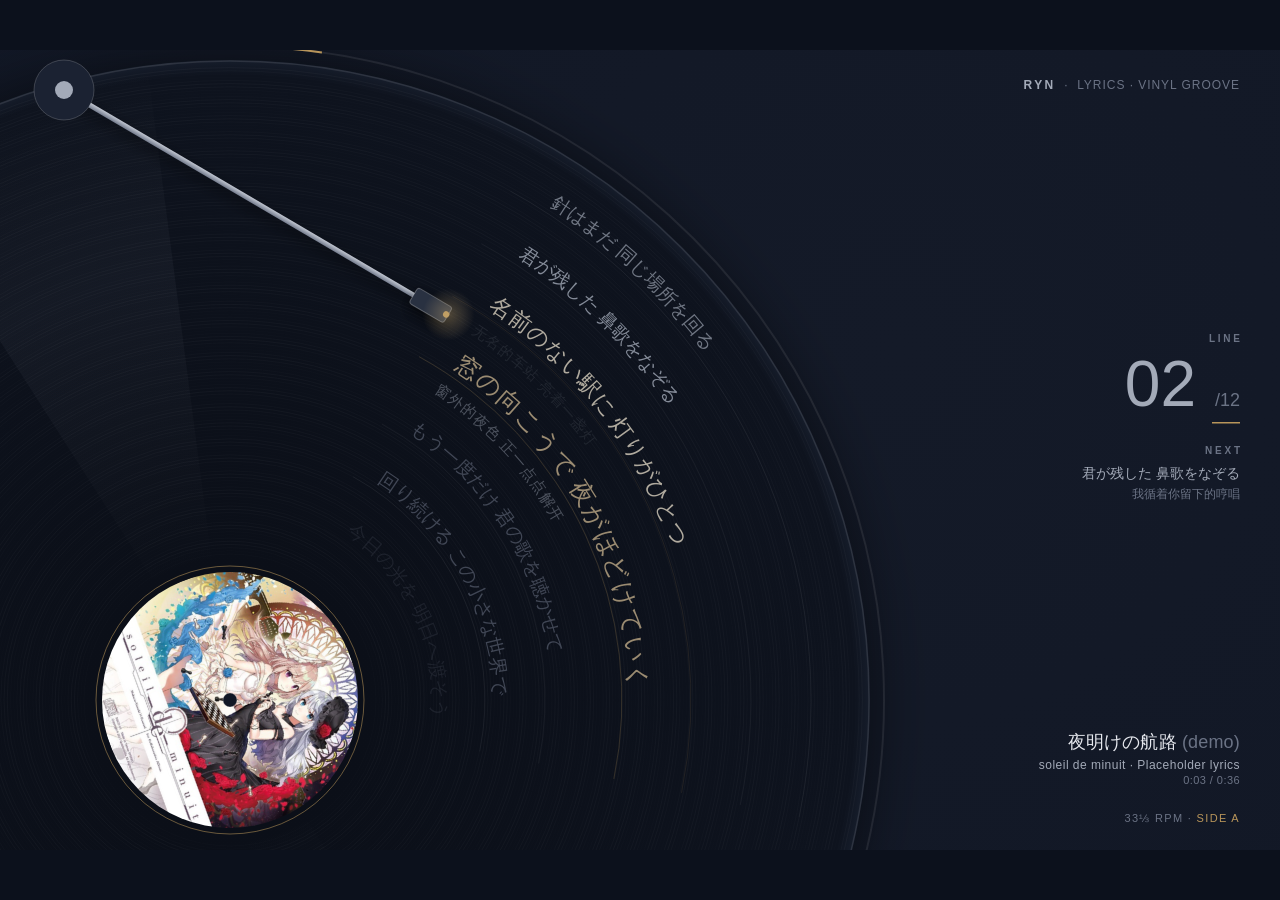
==== ryn-lyric-dial/concept-1/index.html @ 3556fc02 "add ryn lyric dial demo" ====
<!doctype html><html lang="ja"><head><meta charset="utf-8"><title>Ryn · 唱片沟槽 Vinyl Groove</title>
<link rel="stylesheet" href="../assets/common.css"></head><body>
<div id="stage">
  <div class="hud" style="left:auto;right:40px;text-align:right"><b>RYN</b> &nbsp;·&nbsp; Lyrics · Vinyl Groove</div>
  <div class="track" style="right:40px;bottom:64px;text-align:right">
    <div class="t">夜明けの航路 <span style="color:#6b7385;font-weight:400">(demo)</span></div>
    <div class="a">soleil de minuit · Placeholder lyrics</div>
    <div class="m" id="time"></div>
  </div>
  <div class="foot" style="left:auto;right:40px">33⅓ RPM · <span>Side A</span></div>
</div>
<script src="../assets/common.js"></script>
<script>
const CX = 230, CY = 650, R = 640, RC = 430, GAP = 60, LABEL = 128;
const A = -60 * Math.PI / 180;       // needle angle (where every line starts)
const PIV = {x: 64, y: 40};
boot(({ctx, cover}, t, s) => {
  bgFill(ctx, 900, 300, 1100);
  const rot = t * 0.35;               // slow visual spin

  // record body
  ctx.save();
  ctx.shadowColor = 'rgba(0,0,0,.55)'; ctx.shadowBlur = 60;
  ctx.beginPath(); ctx.arc(CX, CY, R, 0, Math.PI * 2);
  const g = ctx.createRadialGradient(CX, CY, LABEL, CX, CY, R);
  g.addColorStop(0, '#0b0f18'); g.addColorStop(.97, '#0e131e'); g.addColorStop(1, '#161d2b');
  ctx.fillStyle = g; ctx.fill(); ctx.restore();
  // fine grooves
  ctx.lineWidth = 1;
  for (let r = LABEL + 18; r < R - 6; r += 3.2) {
    ctx.strokeStyle = `rgba(255,255,255,${0.018 + 0.012 * Math.sin(r * .37)})`;
    ctx.beginPath(); ctx.arc(CX, CY, r, 0, Math.PI * 2); ctx.stroke();
  }
  // rotating sheen (two opposite soft wedges)
  for (const off of [0, Math.PI]) {
    ctx.save(); ctx.beginPath(); ctx.moveTo(CX, CY);
    ctx.arc(CX, CY, R - 4, rot + off - .22, rot + off + .22); ctx.closePath(); ctx.clip();
    const sg = ctx.createRadialGradient(CX, CY, LABEL, CX, CY, R);
    sg.addColorStop(0, 'rgba(255,255,255,0)'); sg.addColorStop(.6, 'rgba(200,210,235,.045)'); sg.addColorStop(1, 'rgba(255,255,255,0)');
    ctx.fillStyle = sg; ctx.fillRect(CX - R, CY - R, R * 2, R * 2); ctx.restore();
  }
  // rim
  ctx.strokeStyle = 'rgba(255,255,255,.10)'; ctx.lineWidth = 1.5;
  ctx.beginPath(); ctx.arc(CX, CY, R - 1, 0, Math.PI * 2); ctx.stroke();

  // label = cover
  drawCover(ctx, cover, CX, CY, LABEL, rot);
  ctx.strokeStyle = 'rgba(184,149,90,.55)'; ctx.lineWidth = 1;
  ctx.beginPath(); ctx.arc(CX, CY, LABEL + 6, 0, Math.PI * 2); ctx.stroke();
  ctx.fillStyle = C.bg; ctx.beginPath(); ctx.arc(CX, CY, 7, 0, Math.PI * 2); ctx.fill();
  ctx.strokeStyle = 'rgba(255,255,255,.25)'; ctx.stroke();

  // lyric lines in grooves
  ctx.textBaseline = 'alphabetic';
  const items = [];
  for (let i = 0; i < N; i++) {
    const d = rel(i, s.p);
    if (d < -4.6 || d > 3.6) continue;
    items.push({i, d, r: RC + d * GAP - 26 * clamp(-d)});
  }
  for (const it of items) {
    const f = focus(it.d);
    const size = lerp(19, 28, f);
    const fade = clamp(1 - (Math.abs(it.d) - 2.4) / 1.4) ; // fade far lines
    const r = it.r;
    // the groove the line sits in
    ctx.lineWidth = 1;
    ctx.strokeStyle = f > 0.01 ? `rgba(184,149,90,${0.35 * f})` : `rgba(255,255,255,${0.05 * fade})`;
    ctx.beginPath(); ctx.arc(CX, CY, r - 8, A - .02, A + 1.25); ctx.stroke();
    ctx.font = `${f > .5 ? 500 : 400} ${size}px ${FONT_JA}`;
    const base = it.d > 0 ? C.sec : C.muted;
    ctx.fillStyle = f > 0.01 ? mixColor(base, C.goldHi, f) : base;
    ctx.globalAlpha = clamp(fade * (it.d < 0 ? .55 : .8) + f * .5);
    arcText(ctx, LYRICS[it.i].ja, CX, CY, r, A + 0.035, 'start', f * 1.5);
    // translation: rides just inside the current groove
    if (f > 0.02) {
      ctx.globalAlpha = f * f;
      ctx.font = `400 15px ${FONT_ZH}`; ctx.fillStyle = C.sec;
      arcText(ctx, LYRICS[it.i].zh, CX, CY, r - 30, A + 0.04, 'start', 1);
    }
    ctx.globalAlpha = 1;
  }

  // tonearm (pivot top-left, tip at the current groove start)
  const wob = Math.sin(t * 2.1) * 0.0025;
  const tip = {x: CX + (RC + 13) * Math.cos(A - .008), y: CY + (RC + 13) * Math.sin(A - .008)};
  const ang = Math.atan2(tip.y - PIV.y, tip.x - PIV.x) + wob, len = Math.hypot(tip.x - PIV.x, tip.y - PIV.y);
  ctx.save(); ctx.translate(PIV.x, PIV.y); ctx.rotate(ang);
  ctx.shadowColor = 'rgba(0,0,0,.6)'; ctx.shadowBlur = 14; ctx.shadowOffsetY = 6;
  const ag = ctx.createLinearGradient(0, -3, 0, 3); ag.addColorStop(0, '#c9ced8'); ag.addColorStop(1, '#6b7385');
  ctx.fillStyle = ag; ctx.fillRect(0, -2.5, len - 34, 5);
  // headshell
  ctx.fillStyle = '#2a3242'; ctx.strokeStyle = 'rgba(255,255,255,.28)'; ctx.lineWidth = 1;
  ctx.beginPath(); ctx.roundRect(len - 40, -9, 40, 18, 3); ctx.fill(); ctx.stroke();
  ctx.shadowColor = 'transparent';
  ctx.fillStyle = C.gold; ctx.beginPath(); ctx.arc(len - 2, 0, 3.2, 0, Math.PI * 2); ctx.fill();
  ctx.restore();
  // pivot
  ctx.fillStyle = '#1b2232'; ctx.strokeStyle = 'rgba(255,255,255,.18)';
  ctx.beginPath(); ctx.arc(PIV.x, PIV.y, 30, 0, Math.PI * 2); ctx.fill(); ctx.stroke();
  ctx.fillStyle = '#a3aab8'; ctx.beginPath(); ctx.arc(PIV.x, PIV.y, 9, 0, Math.PI * 2); ctx.fill();
  // needle glow on groove
  const gl = ctx.createRadialGradient(tip.x, tip.y, 0, tip.x, tip.y, 26);
  gl.addColorStop(0, 'rgba(212,180,122,.35)'); gl.addColorStop(1, 'rgba(212,180,122,0)');
  ctx.fillStyle = gl; ctx.beginPath(); ctx.arc(tip.x, tip.y, 26, 0, Math.PI * 2); ctx.fill();

  // right column: line counter + next line
  ctx.textAlign = 'right'; ctx.textBaseline = 'alphabetic';
  ctx.font = `600 10px ${FONT_UI}`; ctx.fillStyle = C.muted; ctx.fillText('L I N E', 1240, 292);
  ctx.font = `200 64px ${FONT_UI}`; ctx.fillStyle = C.sec; ctx.fillText(String(s.idx + 1).padStart(2, '0'), 1196, 356);
  ctx.font = `300 18px ${FONT_UI}`; ctx.fillStyle = C.muted; ctx.fillText('/' + N, 1240, 356);
  ctx.fillStyle = C.gold; ctx.fillRect(1212, 372, 28, 1.5);
  ctx.font = `600 10px ${FONT_UI}`; ctx.fillStyle = C.muted; ctx.fillText('N E X T', 1240, 404);
  ctx.font = `400 14px ${FONT_JA}`; ctx.fillStyle = C.sec; ctx.fillText(LYRICS[(s.idx + 1) % N].ja, 1240, 428);
  ctx.font = `400 12px ${FONT_ZH}`; ctx.fillStyle = C.muted; ctx.fillText(LYRICS[(s.idx + 1) % N].zh, 1240, 448);
  ctx.textAlign = 'left';
  // progress: thin arc along record rim
  ctx.strokeStyle = 'rgba(255,255,255,.08)'; ctx.lineWidth = 2;
  ctx.beginPath(); ctx.arc(CX, CY, R + 14, -Math.PI / 2 - .05, .35); ctx.stroke();
  ctx.strokeStyle = C.gold;
  ctx.beginPath(); ctx.arc(CX, CY, R + 14, -Math.PI / 2 - .05, -Math.PI / 2 - .05 + (.4 + Math.PI / 2) * s.progress); ctx.stroke();
}, {trans: 1.1});
function mixColor(a, b, k) {
  const pa = parseInt(a.slice(1), 16), pb = parseInt(b.slice(1), 16);
  const ch = sh => Math.round(lerp(pa >> sh & 255, pb >> sh & 255, k));
  return `rgb(${ch(16)},${ch(8)},${ch(0)})`;
}
</script></body></html>
---- ryn-lyric-dial/assets/common.css ----
html,body{margin:0;height:100%;background:#0c111c;overflow:hidden}
body{font-family:Inter,"Noto Sans CJK JP","Noto Sans CJK SC",sans-serif;color:#e6e8ee}
#stage{position:absolute;left:0;top:0;width:1280px;height:800px;transform-origin:0 0;background:#111725;overflow:hidden}
#stage canvas{position:absolute;left:0;top:0;width:1280px;height:800px}
.hud{position:absolute;left:36px;top:28px;font-size:12px;letter-spacing:.08em;color:#6b7385;text-transform:uppercase;pointer-events:none}
.hud b{color:#a3aab8;font-weight:600;letter-spacing:.2em}
.track{position:absolute;pointer-events:none}
.track .t{font-size:18px;font-weight:500;color:#e6e8ee;letter-spacing:.01em}
.track .a{font-size:12px;color:#a3aab8;margin-top:4px;letter-spacing:.04em}
.track .m{font-size:11px;color:#6b7385;margin-top:2px;letter-spacing:.04em}
.foot{position:absolute;left:36px;bottom:24px;font-size:11px;color:#6b7385;letter-spacing:.12em;text-transform:uppercase;pointer-events:none}
.foot span{color:#b8955a}
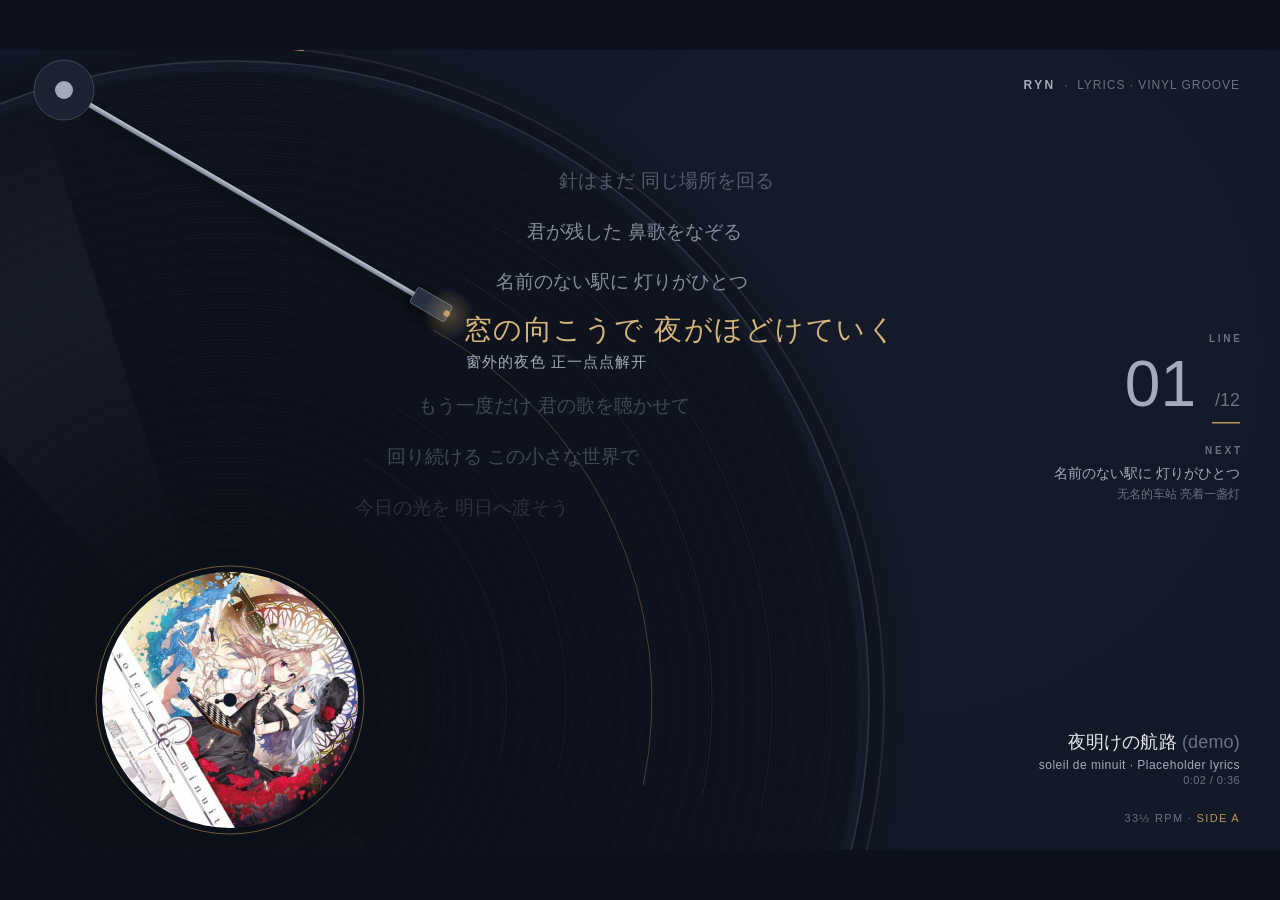
==== commit 543db7f7: "lyric-dial: 7b planets orbit the sun (ring drives), simple 3-spoke outline gears; concept 1 upright " ====
--- a/ryn-lyric-dial/concept-1/index.html
+++ b/ryn-lyric-dial/concept-1/index.html
@@ -71,13 +71,17 @@
     const base = it.d > 0 ? C.sec : C.muted;
     ctx.fillStyle = f > 0.01 ? mixColor(base, C.goldHi, f) : base;
     ctx.globalAlpha = clamp(fade * (it.d < 0 ? .55 : .8) + f * .5);
-    arcText(ctx, LYRICS[it.i].ja, CX, CY, r, A + 0.035, 'start', f * 1.5);
-    // translation: rides just inside the current groove
+    // upright text: each line starts where its groove meets the needle and reads horizontally
+    const sx = CX + r * Math.cos(A + 0.035) + 6, sy = CY + r * Math.sin(A + 0.035) + 4;
+    ctx.textAlign = 'left'; ctx.letterSpacing = `${(f * 1.5).toFixed(2)}px`;
+    ctx.fillText(LYRICS[it.i].ja, sx, sy);
+    // translation: upright, just below the current line
     if (f > 0.02) {
-      ctx.globalAlpha = f * f;
+      ctx.globalAlpha = f * f; ctx.letterSpacing = '1px';
       ctx.font = `400 15px ${FONT_ZH}`; ctx.fillStyle = C.sec;
-      arcText(ctx, LYRICS[it.i].zh, CX, CY, r - 30, A + 0.04, 'start', 1);
+      ctx.fillText(LYRICS[it.i].zh, sx + 2, sy + 28);
     }
+    ctx.letterSpacing = '0px';
     ctx.globalAlpha = 1;
   }
 
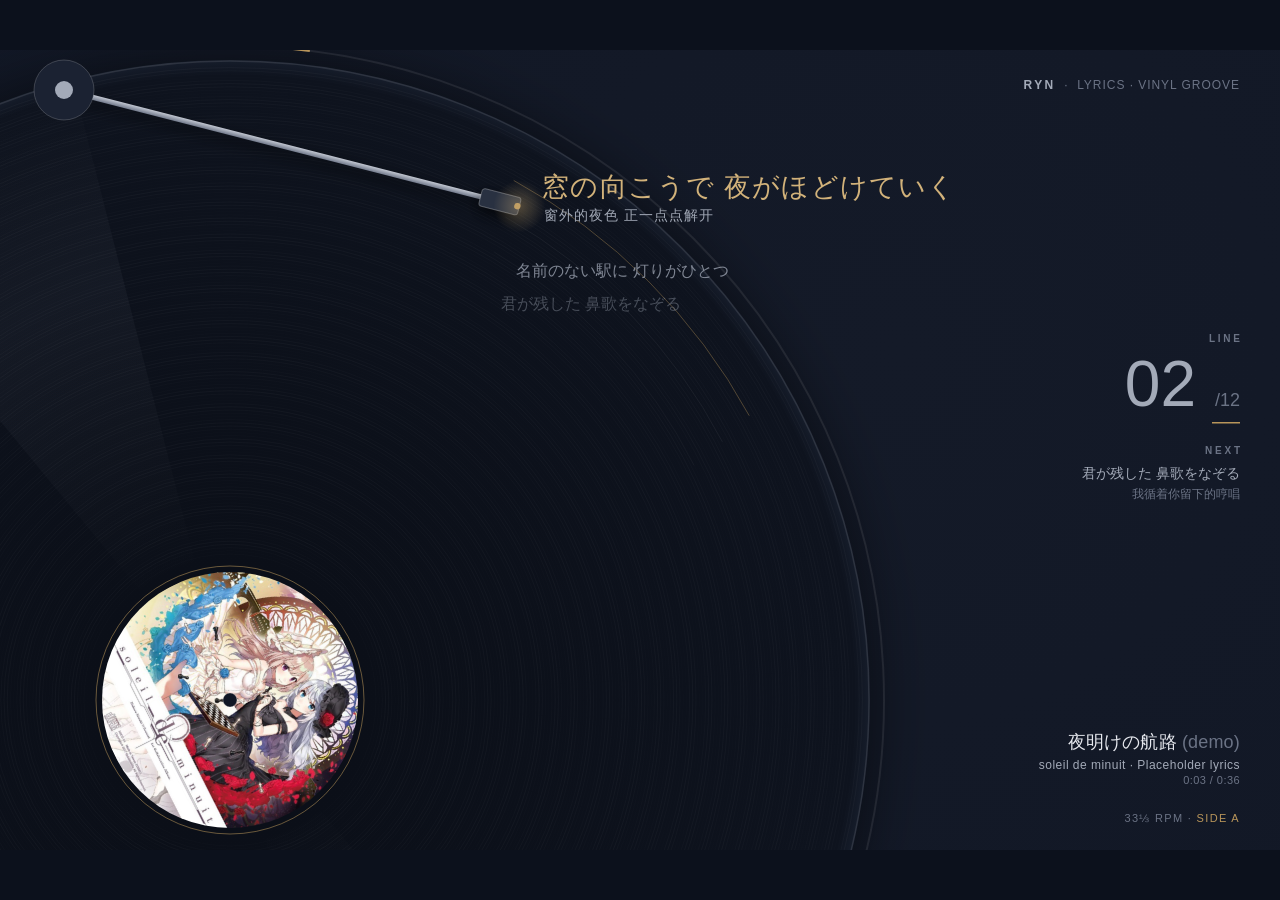
==== commit 12364b44: "lyric-dial concept 1: tonearm tracks song progress outer→inner; lines on time-mapped grooves" ====
--- a/ryn-lyric-dial/concept-1/index.html
+++ b/ryn-lyric-dial/concept-1/index.html
@@ -11,9 +11,16 @@
 </div>
 <script src="../assets/common.js"></script>
 <script>
-const CX = 230, CY = 650, R = 640, RC = 430, GAP = 60, LABEL = 128;
-const A = -60 * Math.PI / 180;       // needle angle (where every line starts)
-const PIV = {x: 64, y: 40};
+const CX = 230, CY = 650, R = 640, LABEL = 128;
+const PIV = {x: 64, y: 40}, ARM = 470;             // tonearm pivot + length (fixed)
+const R_OUT = 610, R_IN = 178, RETURN = 1.0;       // lead-in groove → run-out groove near the label
+const rAt = tt => lerp(R_OUT, R_IN, clamp(tt / SONG_DUR));          // needle radius at song time tt
+const grooveR = i => rAt((i + .5) * LINE_DUR);                       // line i's groove = needle radius mid-line
+const easeInOutSine = x => -(Math.cos(Math.PI * x) - 1) / 2;
+function tipAt(r) {   // where the arm's arc (around PIV, radius ARM) crosses groove radius r (right-hand solution)
+  const dx = CX - PIV.x, dy = CY - PIV.y, d = Math.hypot(dx, dy), a = (ARM * ARM - r * r + d * d) / (2 * d), h = Math.sqrt(Math.max(0, ARM * ARM - a * a));
+  return {x: PIV.x + a * dx / d + h * dy / d, y: PIV.y + a * dy / d - h * dx / d};
+}
 boot(({ctx, cover}, t, s) => {
   bgFill(ctx, 900, 300, 1100);
   const rot = t * 0.35;               // slow visual spin
@@ -50,45 +57,42 @@
   ctx.fillStyle = C.bg; ctx.beginPath(); ctx.arc(CX, CY, 7, 0, Math.PI * 2); ctx.fill();
   ctx.strokeStyle = 'rgba(255,255,255,.25)'; ctx.stroke();
 
-  // lyric lines in grooves
-  ctx.textBaseline = 'alphabetic';
-  const items = [];
+  // ── needle tracks the song: outer groove at 0:00 → inner groove near the label at the end (continuous)
+  const sT = s.song;
+  let rN = rAt(sT);
+  if (sT < RETURN) rN = lerp(R_IN, rAt(sT), easeInOutSine(sT / RETURN));   // arm glides back out when the song loops
+  const tip = tipAt(rN);
+  // continuous line position (no wrap inside the song): p ∈ [-1, N-1]
+  const pLin = (s.idx === 0 && s.p > N - 1.5) ? s.p - N : s.p;
+
+  // lyric lines: line i lives on groove r_i = needle radius at the middle of its time slot
+  ctx.textBaseline = 'alphabetic'; ctx.textAlign = 'left';
   for (let i = 0; i < N; i++) {
-    const d = rel(i, s.p);
-    if (d < -4.6 || d > 3.6) continue;
-    items.push({i, d, r: RC + d * GAP - 26 * clamp(-d)});
-  }
-  for (const it of items) {
-    const f = focus(it.d);
-    const size = lerp(19, 28, f);
-    const fade = clamp(1 - (Math.abs(it.d) - 2.4) / 1.4) ; // fade far lines
-    const r = it.r;
-    // the groove the line sits in
-    ctx.lineWidth = 1;
-    ctx.strokeStyle = f > 0.01 ? `rgba(184,149,90,${0.35 * f})` : `rgba(255,255,255,${0.05 * fade})`;
-    ctx.beginPath(); ctx.arc(CX, CY, r - 8, A - .02, A + 1.25); ctx.stroke();
-    ctx.font = `${f > .5 ? 500 : 400} ${size}px ${FONT_JA}`;
-    const base = it.d > 0 ? C.sec : C.muted;
+    const d = i - pLin; if (d < -2.7 || d > 2.7) continue;
+    const f = focus(d), e = f * f * (3 - 2 * f);
+    const ri = grooveR(i);
+    // the groove itself (true radius), short arc running on from the arm
+    const ga = Math.atan2(tipAt(ri).y - CY, tipAt(ri).x - CX);
+    ctx.lineWidth = 1; ctx.strokeStyle = f > 0.01 ? `rgba(184,149,90,${0.4 * f})` : `rgba(255,255,255,${0.05 * clamp(1 - (Math.abs(d) - 1.5) / 1.5)})`;
+    ctx.beginPath(); ctx.arc(CX, CY, ri, ga - .02, ga + .55); ctx.stroke();
+    // text sits on the arm's sweep at its groove; neighbours ease apart a little to give the current line air
+    const push = d > 0 ? -50 * clamp(d) : 26 * clamp(-d);
+    const P = tipAt(ri + push);
+    const size = lerp(16, 27, e);
+    const fade = clamp(1 - (Math.abs(d) - 1.4) / 1.2);
+    ctx.font = `${f > .5 ? 500 : 400} ${size}px ${FONT_JA}`; ctx.letterSpacing = `${(e * 1.2).toFixed(2)}px`;
+    const base = d > 0 ? C.sec : C.muted;
     ctx.fillStyle = f > 0.01 ? mixColor(base, C.goldHi, f) : base;
-    ctx.globalAlpha = clamp(fade * (it.d < 0 ? .55 : .8) + f * .5);
-    // upright text: each line starts where its groove meets the needle and reads horizontally
-    const sx = CX + r * Math.cos(A + 0.035) + 6, sy = CY + r * Math.sin(A + 0.035) + 4;
-    ctx.textAlign = 'left'; ctx.letterSpacing = `${(f * 1.5).toFixed(2)}px`;
-    ctx.fillText(LYRICS[it.i].ja, sx, sy);
-    // translation: upright, just below the current line
-    if (f > 0.02) {
-      ctx.globalAlpha = f * f; ctx.letterSpacing = '1px';
-      ctx.font = `400 15px ${FONT_ZH}`; ctx.fillStyle = C.sec;
-      ctx.fillText(LYRICS[it.i].zh, sx + 2, sy + 28);
-    }
-    ctx.letterSpacing = '0px';
-    ctx.globalAlpha = 1;
+    ctx.globalAlpha = clamp(fade * (d < 0 ? .5 : .75) + f * .5);
+    const tx = P.x + 18, ty = P.y + size * .36;
+    ctx.fillText(LYRICS[i].ja, tx, ty);
+    if (f > 0.02) { ctx.globalAlpha = f * f; ctx.letterSpacing = '1px'; ctx.font = `400 14px ${FONT_ZH}`; ctx.fillStyle = C.sec; ctx.fillText(LYRICS[i].zh, tx + 2, ty + 24); }
+    ctx.globalAlpha = 1; ctx.letterSpacing = '0px';
   }
 
-  // tonearm (pivot top-left, tip at the current groove start)
+  // tonearm: fixed pivot, fixed length; its angle follows the needle radius
   const wob = Math.sin(t * 2.1) * 0.0025;
-  const tip = {x: CX + (RC + 13) * Math.cos(A - .008), y: CY + (RC + 13) * Math.sin(A - .008)};
-  const ang = Math.atan2(tip.y - PIV.y, tip.x - PIV.x) + wob, len = Math.hypot(tip.x - PIV.x, tip.y - PIV.y);
+  const ang = Math.atan2(tip.y - PIV.y, tip.x - PIV.x) + wob, len = ARM;
   ctx.save(); ctx.translate(PIV.x, PIV.y); ctx.rotate(ang);
   ctx.shadowColor = 'rgba(0,0,0,.6)'; ctx.shadowBlur = 14; ctx.shadowOffsetY = 6;
   const ag = ctx.createLinearGradient(0, -3, 0, 3); ag.addColorStop(0, '#c9ced8'); ag.addColorStop(1, '#6b7385');
